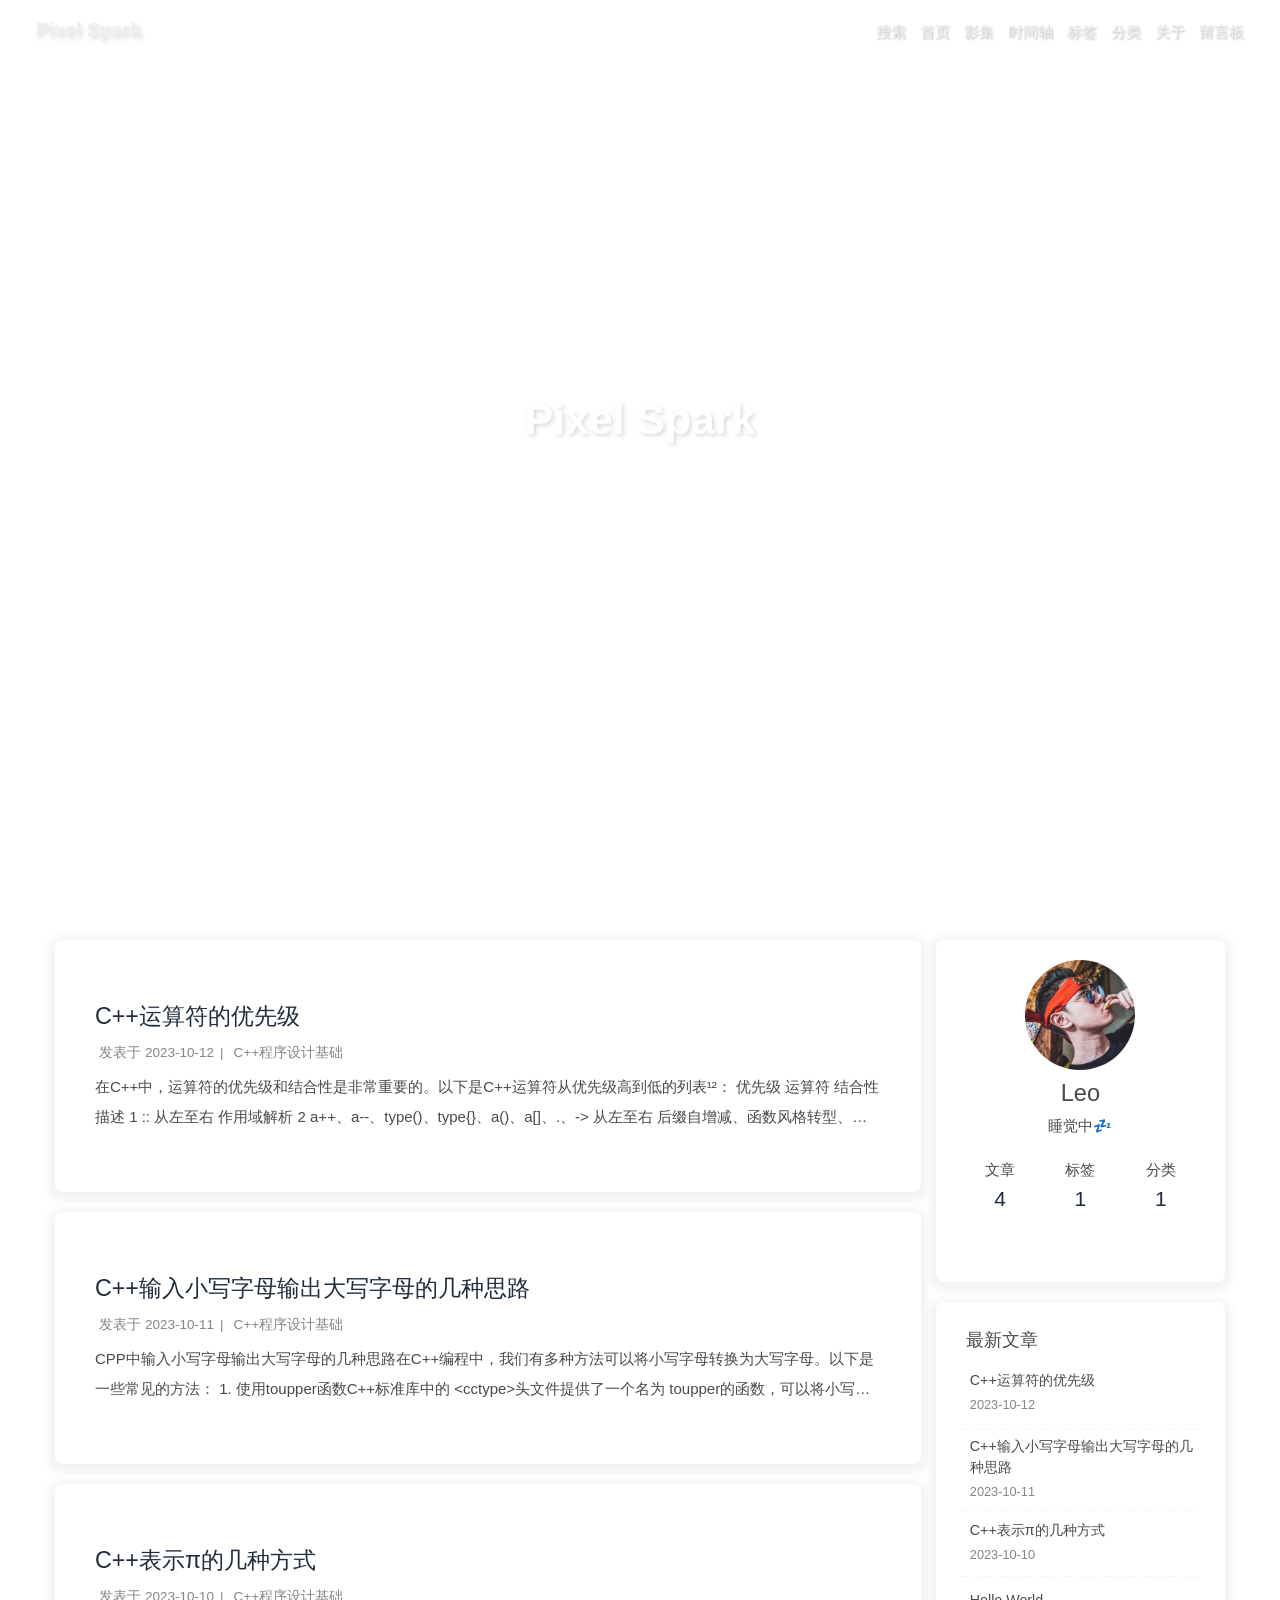
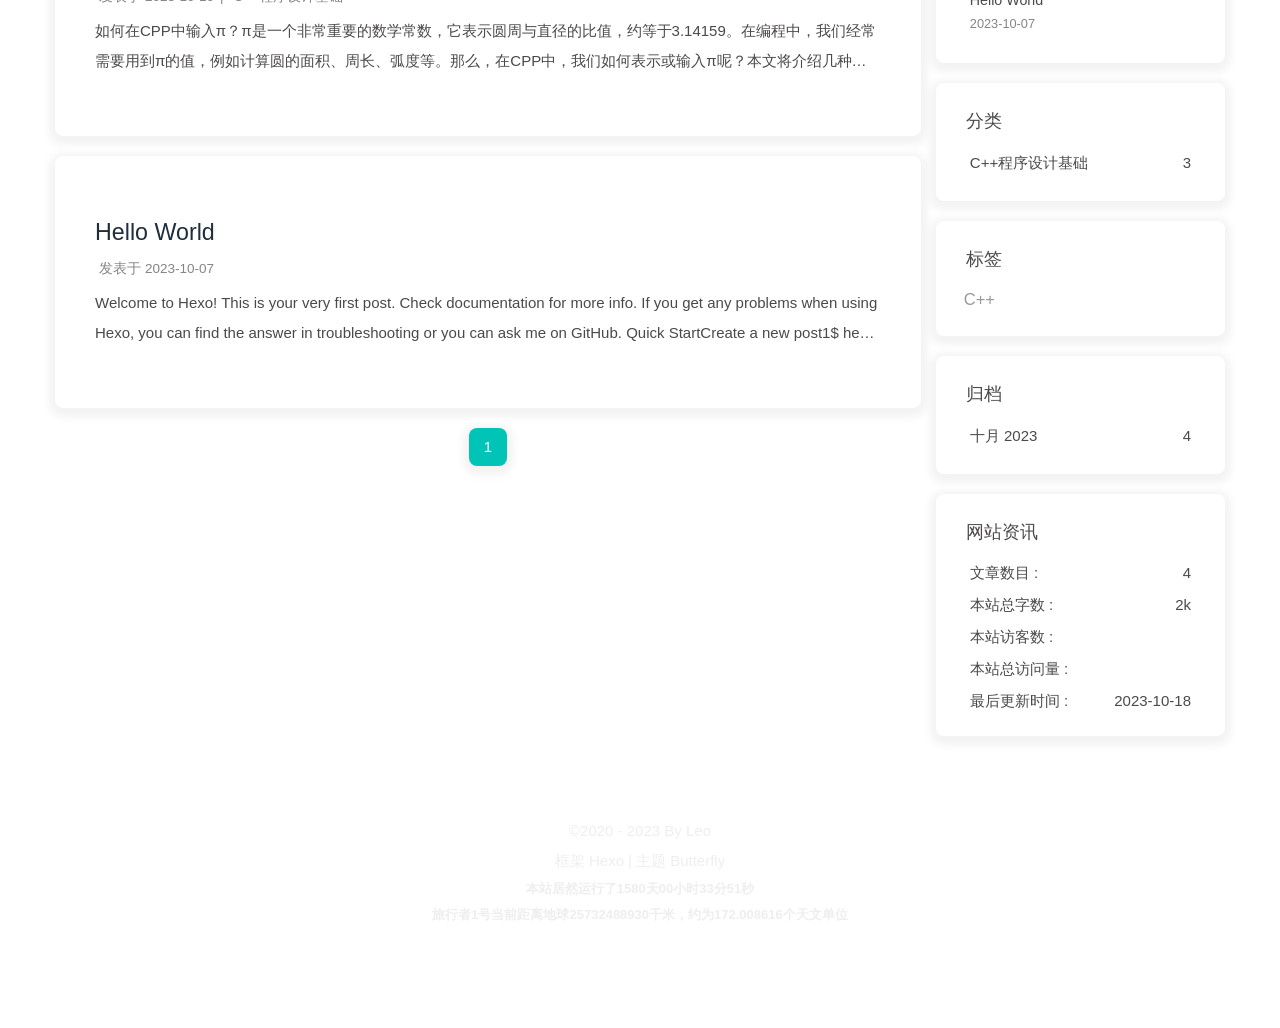
==== index.html @ 37fb098f "Site updated: 2023-10-18 23:50:40" ====
<!DOCTYPE html><html lang="zh-CN" data-theme="light"><head><meta charset="UTF-8"><meta http-equiv="X-UA-Compatible" content="IE=edge"><meta name="viewport" content="width=device-width, initial-scale=1.0,viewport-fit=cover"><title>Pixel Spark - Shoot Life,Code Future</title><meta name="author" content="Leo"><meta name="copyright" content="Leo"><meta name="format-detection" content="telephone=no"><meta name="theme-color" content="#ffffff"><meta name="description" content="睡觉中💤">
<meta property="og:type" content="website">
<meta property="og:title" content="Pixel Spark">
<meta property="og:url" content="https://www.pixelspark.cn/index.html">
<meta property="og:site_name" content="Pixel Spark">
<meta property="og:description" content="睡觉中💤">
<meta property="og:locale" content="zh_CN">
<meta property="og:image" content="https://www.pixelspark.cn/img/avatar.jpg">
<meta property="article:author" content="Leo">
<meta name="twitter:card" content="summary">
<meta name="twitter:image" content="https://www.pixelspark.cn/img/avatar.jpg"><link rel="shortcut icon" href="/img/favicon.png"><link rel="canonical" href="https://www.pixelspark.cn/index.html"><link rel="preconnect" href="//cdn.jsdelivr.net"/><link rel="preconnect" href="//busuanzi.ibruce.info"/><link rel="stylesheet" href="/css/index.css"><link rel="stylesheet" href="https://cdn.jsdelivr.net/npm/@fortawesome/fontawesome-free/css/all.min.css" media="print" onload="this.media='all'"><link rel="stylesheet" href="https://cdn.jsdelivr.net/npm/node-snackbar/dist/snackbar.min.css" media="print" onload="this.media='all'"><link rel="stylesheet" href="https://cdn.jsdelivr.net/npm/@fancyapps/ui/dist/fancybox/fancybox.min.css" media="print" onload="this.media='all'"><script>const GLOBAL_CONFIG = {
  root: '/',
  algolia: undefined,
  localSearch: {"path":"/search.xml","preload":false,"top_n_per_article":1,"unescape":false,"languages":{"hits_empty":"找不到您查询的内容：${query}","hits_stats":"共找到 ${hits} 篇文章"}},
  translate: {"defaultEncoding":1,"translateDelay":0,"msgToTraditionalChinese":"繁","msgToSimplifiedChinese":"简"},
  noticeOutdate: undefined,
  highlight: {"plugin":"highlighjs","highlightCopy":true,"highlightLang":true,"highlightHeightLimit":false},
  copy: {
    success: '复制成功',
    error: '复制错误',
    noSupport: '浏览器不支持'
  },
  relativeDate: {
    homepage: false,
    post: false
  },
  runtime: '',
  dateSuffix: {
    just: '刚刚',
    min: '分钟前',
    hour: '小时前',
    day: '天前',
    month: '个月前'
  },
  copyright: undefined,
  lightbox: 'fancybox',
  Snackbar: {"chs_to_cht":"你已切换为繁体","cht_to_chs":"你已切换为简体","day_to_night":"你已切换为深色模式","night_to_day":"你已切换为浅色模式","bgLight":"#49b1f5","bgDark":"#1f1f1f","position":"bottom-left"},
  source: {
    justifiedGallery: {
      js: 'https://cdn.jsdelivr.net/npm/flickr-justified-gallery/dist/fjGallery.min.js',
      css: 'https://cdn.jsdelivr.net/npm/flickr-justified-gallery/dist/fjGallery.min.css'
    }
  },
  isPhotoFigcaption: false,
  islazyload: false,
  isAnchor: false,
  percent: {
    toc: true,
    rightside: false,
  },
  autoDarkmode: false
}</script><script id="config-diff">var GLOBAL_CONFIG_SITE = {
  title: 'Pixel Spark',
  isPost: false,
  isHome: true,
  isHighlightShrink: false,
  isToc: false,
  postUpdate: '2023-10-18 23:50:34'
}</script><noscript><style type="text/css">
  #nav {
    opacity: 1
  }
  .justified-gallery img {
    opacity: 1
  }

  #recent-posts time,
  #post-meta time {
    display: inline !important
  }
</style></noscript><script>(win=>{
    win.saveToLocal = {
      set: function setWithExpiry(key, value, ttl) {
        if (ttl === 0) return
        const now = new Date()
        const expiryDay = ttl * 86400000
        const item = {
          value: value,
          expiry: now.getTime() + expiryDay,
        }
        localStorage.setItem(key, JSON.stringify(item))
      },

      get: function getWithExpiry(key) {
        const itemStr = localStorage.getItem(key)

        if (!itemStr) {
          return undefined
        }
        const item = JSON.parse(itemStr)
        const now = new Date()

        if (now.getTime() > item.expiry) {
          localStorage.removeItem(key)
          return undefined
        }
        return item.value
      }
    }
  
    win.getScript = url => new Promise((resolve, reject) => {
      const script = document.createElement('script')
      script.src = url
      script.async = true
      script.onerror = reject
      script.onload = script.onreadystatechange = function() {
        const loadState = this.readyState
        if (loadState && loadState !== 'loaded' && loadState !== 'complete') return
        script.onload = script.onreadystatechange = null
        resolve()
      }
      document.head.appendChild(script)
    })
  
    win.getCSS = (url,id = false) => new Promise((resolve, reject) => {
      const link = document.createElement('link')
      link.rel = 'stylesheet'
      link.href = url
      if (id) link.id = id
      link.onerror = reject
      link.onload = link.onreadystatechange = function() {
        const loadState = this.readyState
        if (loadState && loadState !== 'loaded' && loadState !== 'complete') return
        link.onload = link.onreadystatechange = null
        resolve()
      }
      document.head.appendChild(link)
    })
  
      win.activateDarkMode = function () {
        document.documentElement.setAttribute('data-theme', 'dark')
        if (document.querySelector('meta[name="theme-color"]') !== null) {
          document.querySelector('meta[name="theme-color"]').setAttribute('content', '#0d0d0d')
        }
      }
      win.activateLightMode = function () {
        document.documentElement.setAttribute('data-theme', 'light')
        if (document.querySelector('meta[name="theme-color"]') !== null) {
          document.querySelector('meta[name="theme-color"]').setAttribute('content', '#ffffff')
        }
      }
      const t = saveToLocal.get('theme')
    
          if (t === 'dark') activateDarkMode()
          else if (t === 'light') activateLightMode()
        
      const asideStatus = saveToLocal.get('aside-status')
      if (asideStatus !== undefined) {
        if (asideStatus === 'hide') {
          document.documentElement.classList.add('hide-aside')
        } else {
          document.documentElement.classList.remove('hide-aside')
        }
      }
    
    const detectApple = () => {
      if(/iPad|iPhone|iPod|Macintosh/.test(navigator.userAgent)){
        document.documentElement.classList.add('apple')
      }
    }
    detectApple()
    })(window)</script><link rel="stylesheet" href="/css/custom.css" media="defer" onload="this.media='all'"><!-- hexo injector head_end start --><link rel="stylesheet" href="https://npm.elemecdn.com/hexo-butterfly-footer-beautify@1.0.0/lib/runtime.css" media="print" onload="this.media='all'"><!-- hexo injector head_end end --><meta name="generator" content="Hexo 6.3.0"></head><body><div id="loading-box"><div class="loading-left-bg"></div><div class="loading-right-bg"></div><div class="spinner-box"><div class="configure-border-1"><div class="configure-core"></div></div><div class="configure-border-2"><div class="configure-core"></div></div><div class="loading-word">加载中...</div></div></div><script>(()=>{
  const $loadingBox = document.getElementById('loading-box')
  const $body = document.body
  const preloader = {
    endLoading: () => {
      $body.style.overflow = ''
      $loadingBox.classList.add('loaded')
    },
    initLoading: () => {
      $body.style.overflow = 'hidden'
      $loadingBox.classList.remove('loaded')
    }
  }

  preloader.initLoading()
  window.addEventListener('load',() => { preloader.endLoading() })

  if (true) {
    document.addEventListener('pjax:send', () => { preloader.initLoading() })
    document.addEventListener('pjax:complete', () => { preloader.endLoading() })
  }
})()</script><div id="web_bg"></div><div id="sidebar"><div id="menu-mask"></div><div id="sidebar-menus"><div class="avatar-img is-center"><img src="/img/avatar.jpg" onerror="onerror=null;src='/img/friend_404.gif'" alt="avatar"/></div><div class="sidebar-site-data site-data is-center"><a href="/archives/"><div class="headline">文章</div><div class="length-num">4</div></a><a href="/tags/"><div class="headline">标签</div><div class="length-num">1</div></a><a href="/categories/"><div class="headline">分类</div><div class="length-num">1</div></a></div><hr class="custom-hr"/><div class="menus_items"><div class="menus_item"><a class="site-page" href="/"><i class="fa-fw fas fa-home"></i><span> 首页</span></a></div><div class="menus_item"><a class="site-page" href="/album/"><i class="fa-fw fas fa-image"></i><span> 影集</span></a></div><div class="menus_item"><a class="site-page" href="/archives/"><i class="fa-fw fas fa-archive"></i><span> 时间轴</span></a></div><div class="menus_item"><a class="site-page" href="/tags/"><i class="fa-fw fas fa-tags"></i><span> 标签</span></a></div><div class="menus_item"><a class="site-page" href="/categories/"><i class="fa-fw fas fa-folder-open"></i><span> 分类</span></a></div><div class="menus_item"><a class="site-page" href="/about/"><i class="fa-fw fas fa-heart"></i><span> 关于</span></a></div><div class="menus_item"><a class="site-page" href="/comments/"><i class="fa-fw fas fa-envelope-open-text"></i><span> 留言板</span></a></div></div></div></div><div class="page" id="body-wrap"><header class="full_page" id="page-header"><nav id="nav"><span id="blog-info"><a href="/" title="Pixel Spark"><span class="site-name">Pixel Spark</span></a></span><div id="menus"><div id="search-button"><a class="site-page social-icon search" href="javascript:void(0);"><i class="fas fa-search fa-fw"></i><span> 搜索</span></a></div><div class="menus_items"><div class="menus_item"><a class="site-page" href="/"><i class="fa-fw fas fa-home"></i><span> 首页</span></a></div><div class="menus_item"><a class="site-page" href="/album/"><i class="fa-fw fas fa-image"></i><span> 影集</span></a></div><div class="menus_item"><a class="site-page" href="/archives/"><i class="fa-fw fas fa-archive"></i><span> 时间轴</span></a></div><div class="menus_item"><a class="site-page" href="/tags/"><i class="fa-fw fas fa-tags"></i><span> 标签</span></a></div><div class="menus_item"><a class="site-page" href="/categories/"><i class="fa-fw fas fa-folder-open"></i><span> 分类</span></a></div><div class="menus_item"><a class="site-page" href="/about/"><i class="fa-fw fas fa-heart"></i><span> 关于</span></a></div><div class="menus_item"><a class="site-page" href="/comments/"><i class="fa-fw fas fa-envelope-open-text"></i><span> 留言板</span></a></div></div><div id="toggle-menu"><a class="site-page" href="javascript:void(0);"><i class="fas fa-bars fa-fw"></i></a></div></div></nav><div id="site-info"><h1 id="site-title">Pixel Spark</h1><div id="site-subtitle"><span id="subtitle"></span></div><div id="site_social_icons"><a class="social-icon" href="https://github.com/Yinye1986" target="_blank" title="Github"><i class="fab fa-github-alt" style="color: #24292e;"></i></a><a class="social-icon" href="mailto:hcz@outlook.lv" target="_blank" title="Email"><i class="far fa-envelope" style="color: #24292e;"></i></a><a class="social-icon" href="https://bilibili.com" target="_blank" title="Bilibili"><i class="fab fa-bilibili" style="color: #24292e;"></i></a></div></div><div id="scroll-down"><i class="fas fa-angle-down scroll-down-effects"></i></div></header><main class="layout" id="content-inner"><div class="recent-posts" id="recent-posts"><div class="recent-post-item"><div class="recent-post-info no-cover"><a class="article-title" href="/2023/10/12/C++%E8%BF%90%E7%AE%97%E7%AC%A6%E7%9A%84%E4%BC%98%E5%85%88%E7%BA%A7/" title="C++运算符的优先级">C++运算符的优先级</a><div class="article-meta-wrap"><span class="post-meta-date"><i class="far fa-calendar-alt"></i><span class="article-meta-label">发表于</span><time datetime="2023-10-11T16:28:28.000Z" title="发表于 2023-10-12 00:28:28">2023-10-12</time></span><span class="article-meta"><span class="article-meta-separator">|</span><i class="fas fa-inbox"></i><a class="article-meta__categories" href="/categories/C-%E7%A8%8B%E5%BA%8F%E8%AE%BE%E8%AE%A1%E5%9F%BA%E7%A1%80/">C++程序设计基础</a></span></div><div class="content">在C++中，运算符的优先级和结合性是非常重要的。以下是C++运算符从优先级高到低的列表¹²：



优先级
运算符
结合性
描述



1
::
从左至右
作用域解析


2
a++、a--、type()、type&#123;&#125;、a()、a[]、.、-&gt;
从左至右
后缀自增减、函数风格转型、函数调用、下标、成员访问


3
!、~、++a、--a、+a、-a、(type)、sizeof、&amp;a、 *a、 new、 new[]、 delete、 delete[]
从右至左
逻辑非、按位非、前缀自增减、正负号、C风格转型、取大小（sizeof）、取址（&amp;）、指针访问（*）、动态内存分配


4
.*、 -&gt;*
从左至右
指向成员指针


5
a*b、 a/b、 a%b
从左至右
乘法、除法和取模


6
a+b、 a-b
从左至右
加法和减法


7
&lt;&lt;、 &gt;&gt;
从左至右
按位左移和右移


8
&lt;, &lt;=, &gt;, &gt;=
从左至右
大小比较运算符


9
==, !=
从左至右
等于和不等于运算符


1 ...</div></div></div><div class="recent-post-item"><div class="recent-post-info no-cover"><a class="article-title" href="/2023/10/11/C++%E8%BE%93%E5%85%A5%E5%B0%8F%E5%86%99%E5%AD%97%E6%AF%8D%E8%BE%93%E5%87%BA%E5%A4%A7%E5%86%99%E5%AD%97%E6%AF%8D%E7%9A%84%E5%87%A0%E7%A7%8D%E6%80%9D%E8%B7%AF/" title="C++输入小写字母输出大写字母的几种思路">C++输入小写字母输出大写字母的几种思路</a><div class="article-meta-wrap"><span class="post-meta-date"><i class="far fa-calendar-alt"></i><span class="article-meta-label">发表于</span><time datetime="2023-10-11T08:58:30.000Z" title="发表于 2023-10-11 16:58:30">2023-10-11</time></span><span class="article-meta"><span class="article-meta-separator">|</span><i class="fas fa-inbox"></i><a class="article-meta__categories" href="/categories/C-%E7%A8%8B%E5%BA%8F%E8%AE%BE%E8%AE%A1%E5%9F%BA%E7%A1%80/">C++程序设计基础</a></span></div><div class="content">CPP中输入小写字母输出大写字母的几种思路在C++编程中，我们有多种方法可以将小写字母转换为大写字母。以下是一些常见的方法：
1. 使用toupper函数C++标准库中的 &lt;cctype&gt;头文件提供了一个名为 toupper的函数，可以将小写字母转换为大写字母。
123456789#include &lt;iostream&gt;#include &lt;cctype&gt;int main() &#123;    char lower = &#x27;a&#x27;;    char upper = toupper(lower);    std::cout &lt;&lt; upper &lt;&lt; std::endl;    return 0;&#125;

2. 利用ASCII值每个字符在计算机中都有一个对应的ASCII值。小写字母和大写字母之间的ASCII值差为32。因此，我们可以通过减去32将小写字母转换为大写字母。
12345678#include &lt;iostream&gt;int main() &#123;    char lower = &#x27 ...</div></div></div><div class="recent-post-item"><div class="recent-post-info no-cover"><a class="article-title" href="/2023/10/10/C++%E8%A1%A8%E7%A4%BA%CF%80%E7%9A%84%E5%87%A0%E7%A7%8D%E6%96%B9%E5%BC%8F/" title="C++表示π的几种方式">C++表示π的几种方式</a><div class="article-meta-wrap"><span class="post-meta-date"><i class="far fa-calendar-alt"></i><span class="article-meta-label">发表于</span><time datetime="2023-10-10T13:28:28.000Z" title="发表于 2023-10-10 21:28:28">2023-10-10</time></span><span class="article-meta"><span class="article-meta-separator">|</span><i class="fas fa-inbox"></i><a class="article-meta__categories" href="/categories/C-%E7%A8%8B%E5%BA%8F%E8%AE%BE%E8%AE%A1%E5%9F%BA%E7%A1%80/">C++程序设计基础</a></span></div><div class="content">如何在CPP中输入π？π是一个非常重要的数学常数，它表示圆周与直径的比值，约等于3.14159。在编程中，我们经常需要用到π的值，例如计算圆的面积、周长、弧度等。那么，在CPP中，我们如何表示或输入π呢？本文将介绍几种常用的方法。
方法一：使用&lt;math.h&gt;头文件中的宏定义M_PI&lt;math.h&gt;是一个标准的C&#x2F;C++头文件，它提供了许多数学函数和常量。其中，有一个宏定义M_PI，它表示π的值，约为3.14159。我们可以直接使用这个宏定义来表示π，例如：
12345678910111213#include &lt;math.h&gt;#include &lt;iostream&gt;using namespace std;int main()&#123;    double r = 5.0; // 半径    double area = M_PI * r * r; // 面积    double circumference = 2 * M_PI * r; // 周长    cout &lt;&lt; &quot;The area of the ci ...</div></div></div><div class="recent-post-item"><div class="recent-post-info no-cover"><a class="article-title" href="/2023/10/07/hello-world/" title="Hello World">Hello World</a><div class="article-meta-wrap"><span class="post-meta-date"><i class="far fa-calendar-alt"></i><span class="article-meta-label">发表于</span><time datetime="2023-10-07T15:21:03.295Z" title="发表于 2023-10-07 23:21:03">2023-10-07</time></span></div><div class="content">Welcome to Hexo! This is your very first post. Check documentation for more info. If you get any problems when using Hexo, you can find the answer in troubleshooting or you can ask me on GitHub.
Quick StartCreate a new post1$ hexo new &quot;My New Post&quot;

More info: Writing
Run server1$ hexo server

More info: Server
Generate static files1$ hexo generate

More info: Generating
Deploy to remote sites1$ hexo deploy

More info: Deployment
</div></div></div><nav id="pagination"><div class="pagination"><span class="page-number current">1</span></div></nav></div><div class="aside-content" id="aside-content"><div class="card-widget card-info"><div class="is-center"><div class="avatar-img"><img src="/img/avatar.jpg" onerror="this.onerror=null;this.src='/img/friend_404.gif'" alt="avatar"/></div><div class="author-info__name">Leo</div><div class="author-info__description">睡觉中💤</div></div><div class="card-info-data site-data is-center"><a href="/archives/"><div class="headline">文章</div><div class="length-num">4</div></a><a href="/tags/"><div class="headline">标签</div><div class="length-num">1</div></a><a href="/categories/"><div class="headline">分类</div><div class="length-num">1</div></a></div><div class="card-info-social-icons is-center"><a class="social-icon" href="https://github.com/Yinye1986" target="_blank" title="Github"><i class="fab fa-github-alt" style="color: #24292e;"></i></a><a class="social-icon" href="mailto:hcz@outlook.lv" target="_blank" title="Email"><i class="far fa-envelope" style="color: #24292e;"></i></a><a class="social-icon" href="https://bilibili.com" target="_blank" title="Bilibili"><i class="fab fa-bilibili" style="color: #24292e;"></i></a></div></div><div class="sticky_layout"><div class="card-widget card-recent-post"><div class="item-headline"><i class="fas fa-history"></i><span>最新文章</span></div><div class="aside-list"><div class="aside-list-item no-cover"><div class="content"><a class="title" href="/2023/10/12/C++%E8%BF%90%E7%AE%97%E7%AC%A6%E7%9A%84%E4%BC%98%E5%85%88%E7%BA%A7/" title="C++运算符的优先级">C++运算符的优先级</a><time datetime="2023-10-11T16:28:28.000Z" title="发表于 2023-10-12 00:28:28">2023-10-12</time></div></div><div class="aside-list-item no-cover"><div class="content"><a class="title" href="/2023/10/11/C++%E8%BE%93%E5%85%A5%E5%B0%8F%E5%86%99%E5%AD%97%E6%AF%8D%E8%BE%93%E5%87%BA%E5%A4%A7%E5%86%99%E5%AD%97%E6%AF%8D%E7%9A%84%E5%87%A0%E7%A7%8D%E6%80%9D%E8%B7%AF/" title="C++输入小写字母输出大写字母的几种思路">C++输入小写字母输出大写字母的几种思路</a><time datetime="2023-10-11T08:58:30.000Z" title="发表于 2023-10-11 16:58:30">2023-10-11</time></div></div><div class="aside-list-item no-cover"><div class="content"><a class="title" href="/2023/10/10/C++%E8%A1%A8%E7%A4%BA%CF%80%E7%9A%84%E5%87%A0%E7%A7%8D%E6%96%B9%E5%BC%8F/" title="C++表示π的几种方式">C++表示π的几种方式</a><time datetime="2023-10-10T13:28:28.000Z" title="发表于 2023-10-10 21:28:28">2023-10-10</time></div></div><div class="aside-list-item no-cover"><div class="content"><a class="title" href="/2023/10/07/hello-world/" title="Hello World">Hello World</a><time datetime="2023-10-07T15:21:03.295Z" title="发表于 2023-10-07 23:21:03">2023-10-07</time></div></div></div></div><div class="card-widget card-categories"><div class="item-headline">
            <i class="fas fa-folder-open"></i>
            <span>分类</span>
            
            </div>
            <ul class="card-category-list" id="aside-cat-list">
            <li class="card-category-list-item "><a class="card-category-list-link" href="/categories/C-%E7%A8%8B%E5%BA%8F%E8%AE%BE%E8%AE%A1%E5%9F%BA%E7%A1%80/"><span class="card-category-list-name">C++程序设计基础</span><span class="card-category-list-count">3</span></a></li>
            </ul></div><div class="card-widget card-tags"><div class="item-headline"><i class="fas fa-tags"></i><span>标签</span></div><div class="card-tag-cloud"><a href="/tags/C/" style="font-size: 1.1em; color: #999">C++</a></div></div><div class="card-widget card-archives"><div class="item-headline"><i class="fas fa-archive"></i><span>归档</span></div><ul class="card-archive-list"><li class="card-archive-list-item"><a class="card-archive-list-link" href="/archives/2023/10/"><span class="card-archive-list-date">十月 2023</span><span class="card-archive-list-count">4</span></a></li></ul></div><div class="card-widget card-webinfo"><div class="item-headline"><i class="fas fa-chart-line"></i><span>网站资讯</span></div><div class="webinfo"><div class="webinfo-item"><div class="item-name">文章数目 :</div><div class="item-count">4</div></div><div class="webinfo-item"><div class="item-name">本站总字数 :</div><div class="item-count">2k</div></div><div class="webinfo-item"><div class="item-name">本站访客数 :</div><div class="item-count" id="busuanzi_value_site_uv"><i class="fa-solid fa-spinner fa-spin"></i></div></div><div class="webinfo-item"><div class="item-name">本站总访问量 :</div><div class="item-count" id="busuanzi_value_site_pv"><i class="fa-solid fa-spinner fa-spin"></i></div></div><div class="webinfo-item"><div class="item-name">最后更新时间 :</div><div class="item-count" id="last-push-date" data-lastPushDate="2023-10-18T15:50:34.846Z"><i class="fa-solid fa-spinner fa-spin"></i></div></div></div></div></div></div></main><footer id="footer"><div id="footer-wrap"><div class="copyright">&copy;2020 - 2023 By Leo</div><div class="framework-info"><span>框架 </span><a target="_blank" rel="noopener" href="https://hexo.io">Hexo</a><span class="footer-separator">|</span><span>主题 </span><a target="_blank" rel="noopener" href="https://github.com/jerryc127/hexo-theme-butterfly">Butterfly</a></div></div></footer></div><div id="rightside"><div id="rightside-config-hide"><button id="translateLink" type="button" title="简繁转换">繁</button><button id="darkmode" type="button" title="浅色和深色模式转换"><i class="fas fa-adjust"></i></button><button id="hide-aside-btn" type="button" title="单栏和双栏切换"><i class="fas fa-arrows-alt-h"></i></button></div><div id="rightside-config-show"><button id="rightside_config" type="button" title="设置"><i class="fas fa-cog fa-spin"></i></button><button id="go-up" type="button" title="回到顶部"><span class="scroll-percent"></span><i class="fas fa-arrow-up"></i></button></div></div><div><script src="/js/utils.js"></script><script src="/js/main.js"></script><script src="/js/tw_cn.js"></script><script src="https://cdn.jsdelivr.net/npm/@fancyapps/ui/dist/fancybox/fancybox.umd.min.js"></script><script src="https://cdn.jsdelivr.net/npm/node-snackbar/dist/snackbar.min.js"></script><div class="js-pjax"><script>window.typedJSFn = {
  init: (str) => {
    window.typed = new Typed('#subtitle', Object.assign({
      strings: str,
      startDelay: 300,
      typeSpeed: 150,
      loop: true,
      backSpeed: 50,
    }, null))
  },
  run: (subtitleType) => {
    if (true) {
      if (typeof Typed === 'function') {
        subtitleType()
      } else {
        getScript('https://lf9-cdn-tos.bytecdntp.com/cdn/expire-1-M/typed.js/2.0.12/typed.min.js').then(subtitleType)
      }
    } else {
      subtitleType()
    }
  }
}
</script><script>function subtitleType () {
  if (true) {
    typedJSFn.init(["业精于勤，荒于嬉；行成于思，毁于随。"])
  } else {
    document.getElementById("subtitle").textContent = "业精于勤，荒于嬉；行成于思，毁于随。"
  }
}
typedJSFn.run(subtitleType)</script></div><script id="click-show-text" src="https://cdn.jsdelivr.net/npm/butterfly-extsrc/dist/click-show-text.min.js" data-mobile="false" data-text="I,LOVE,YOU" data-fontsize="15px" data-random="false" async="async"></script><script src="https://lib.baomitu.com/pjax/0.2.8/pjax.min.js"></script><script>let pjaxSelectors = ["head > title","#config-diff","#body-wrap","#rightside-config-hide","#rightside-config-show",".js-pjax"]

var pjax = new Pjax({
  elements: 'a:not([target="_blank"])',
  selectors: pjaxSelectors,
  cacheBust: false,
  analytics: false,
  scrollRestoration: false
})

document.addEventListener('pjax:send', function () {

  // removeEventListener scroll 
  window.tocScrollFn && window.removeEventListener('scroll', window.tocScrollFn)
  window.scrollCollect && window.removeEventListener('scroll', scrollCollect)

  document.getElementById('rightside').style.cssText = "opacity: ''; transform: ''"
  
  if (window.aplayers) {
    for (let i = 0; i < window.aplayers.length; i++) {
      if (!window.aplayers[i].options.fixed) {
        window.aplayers[i].destroy()
      }
    }
  }

  typeof typed === 'object' && typed.destroy()

  //reset readmode
  const $bodyClassList = document.body.classList
  $bodyClassList.contains('read-mode') && $bodyClassList.remove('read-mode')

  typeof disqusjs === 'object' && disqusjs.destroy()
})

document.addEventListener('pjax:complete', function () {
  window.refreshFn()

  document.querySelectorAll('script[data-pjax]').forEach(item => {
    const newScript = document.createElement('script')
    const content = item.text || item.textContent || item.innerHTML || ""
    Array.from(item.attributes).forEach(attr => newScript.setAttribute(attr.name, attr.value))
    newScript.appendChild(document.createTextNode(content))
    item.parentNode.replaceChild(newScript, item)
  })

  GLOBAL_CONFIG.islazyload && window.lazyLoadInstance.update()

  typeof panguInit === 'function' && panguInit()

  // google analytics
  typeof gtag === 'function' && gtag('config', '', {'page_path': window.location.pathname});

  // baidu analytics
  typeof _hmt === 'object' && _hmt.push(['_trackPageview',window.location.pathname]);

  typeof loadMeting === 'function' && document.getElementsByClassName('aplayer').length && loadMeting()

  // prismjs
  typeof Prism === 'object' && Prism.highlightAll()
})

document.addEventListener('pjax:error', (e) => {
  if (e.request.status === 404) {
    pjax.loadUrl('/404.html')
  }
})</script><script async data-pjax src="//busuanzi.ibruce.info/busuanzi/2.3/busuanzi.pure.mini.js"></script><div id="local-search"><div class="search-dialog"><nav class="search-nav"><span class="search-dialog-title">搜索</span><span id="loading-status"></span><button class="search-close-button"><i class="fas fa-times"></i></button></nav><div class="is-center" id="loading-database"><i class="fas fa-spinner fa-pulse"></i><span>  数据库加载中</span></div><div class="search-wrap"><div id="local-search-input"><div class="local-search-box"><input class="local-search-box--input" placeholder="搜索文章" type="text"/></div></div><hr/><div class="no-result" id="local-search-results"></div><div id="local-search-stats-wrap"></div></div></div><div id="search-mask"></div><script src="/js/search/local-search.js"></script></div></div><!-- hexo injector body_end start --><script data-pjax>
  function butterfly_footer_beautify_injector_config(){
    var parent_div_git = document.getElementById('footer-wrap');
    var item_html = '<div id="workboard"></div><p id="ghbdages"><a class="github-badge" target="_blank" href="https://hexo.io/" style="margin-inline:5px" data-title="博客框架为Hexo_v6.2.0" title=""><img src="https://img.shields.io/badge/Frame-Hexo-blue?style=flat&amp;logo=hexo" alt=""/></a><a class="github-badge" target="_blank" href="https://butterfly.js.org/" style="margin-inline:5px" data-title="主题版本Butterfly_v4.3.1" title=""><img src="https://img.shields.io/badge/Theme-Butterfly-6513df?style=flat&amp;logo=bitdefender" alt=""/></a><a class="github-badge" target="_blank" href="https://vercel.com/" style="margin-inline:5px" data-title="本站采用多线部署，主线路托管于Vercel" title=""><img src="https://img.shields.io/badge/Hosted-Vercel-brightgreen?style=flat&amp;logo=Vercel" alt=""/></a><a class="github-badge" target="_blank" href="https://dashboard.4everland.org/" style="margin-inline:5px" data-title="本站采用多线部署，备用线路托管于4EVERLAND" title=""><img src="https://img.shields.io/badge/Hosted-4EVERLAND-22DDDD?style=flat&amp;logo=IPFS" alt=""/></a><a class="github-badge" target="_blank" href="https://github.com/" style="margin-inline:5px" data-title="本站项目由Github托管" title=""><img src="https://img.shields.io/badge/Source-Github-d021d6?style=flat&amp;logo=GitHub" alt=""/></a><a class="github-badge" target="_blank" href="http://creativecommons.org/licenses/by-nc-sa/4.0/" style="margin-inline:5px" data-title="本站采用知识共享署名-非商业性使用-相同方式共享4.0国际许可协议进行许可" title=""><img src="https://img.shields.io/badge/Copyright-BY--NC--SA%204.0-d42328?style=flat&amp;logo=Claris" alt=""/></a></p>';
    console.log('已挂载butterfly_footer_beautify')
    parent_div_git.insertAdjacentHTML("beforeend",item_html)
    }
  var elist = 'null'.split(',');
  var cpage = location.pathname;
  var epage = 'all';
  var flag = 0;

  for (var i=0;i<elist.length;i++){
    if (cpage.includes(elist[i])){
      flag++;
    }
  }

  if ((epage ==='all')&&(flag == 0)){
    butterfly_footer_beautify_injector_config();
  }
  else if (epage === cpage){
    butterfly_footer_beautify_injector_config();
  }
  </script><script async src="/footer/runtime.js"></script><!-- hexo injector body_end end --></body></html>
---- css/custom.css ----
/* 页脚与头图透明 */
#footer {
    background: transparent !important;
  }
  #page-header {
    background: transparent !important;
  }
  
  /* 白天模式遮罩透明 */
  #footer::before {
    background: transparent !important;
  }
  #page-header::before {
    background: transparent !important;
  }
  
  /* 夜间模式遮罩透明 */
  [data-theme="dark"] #footer::before {
    background: transparent !important;
  }
  [data-theme="dark"] #page-header::before {
    background: transparent !important;
  }
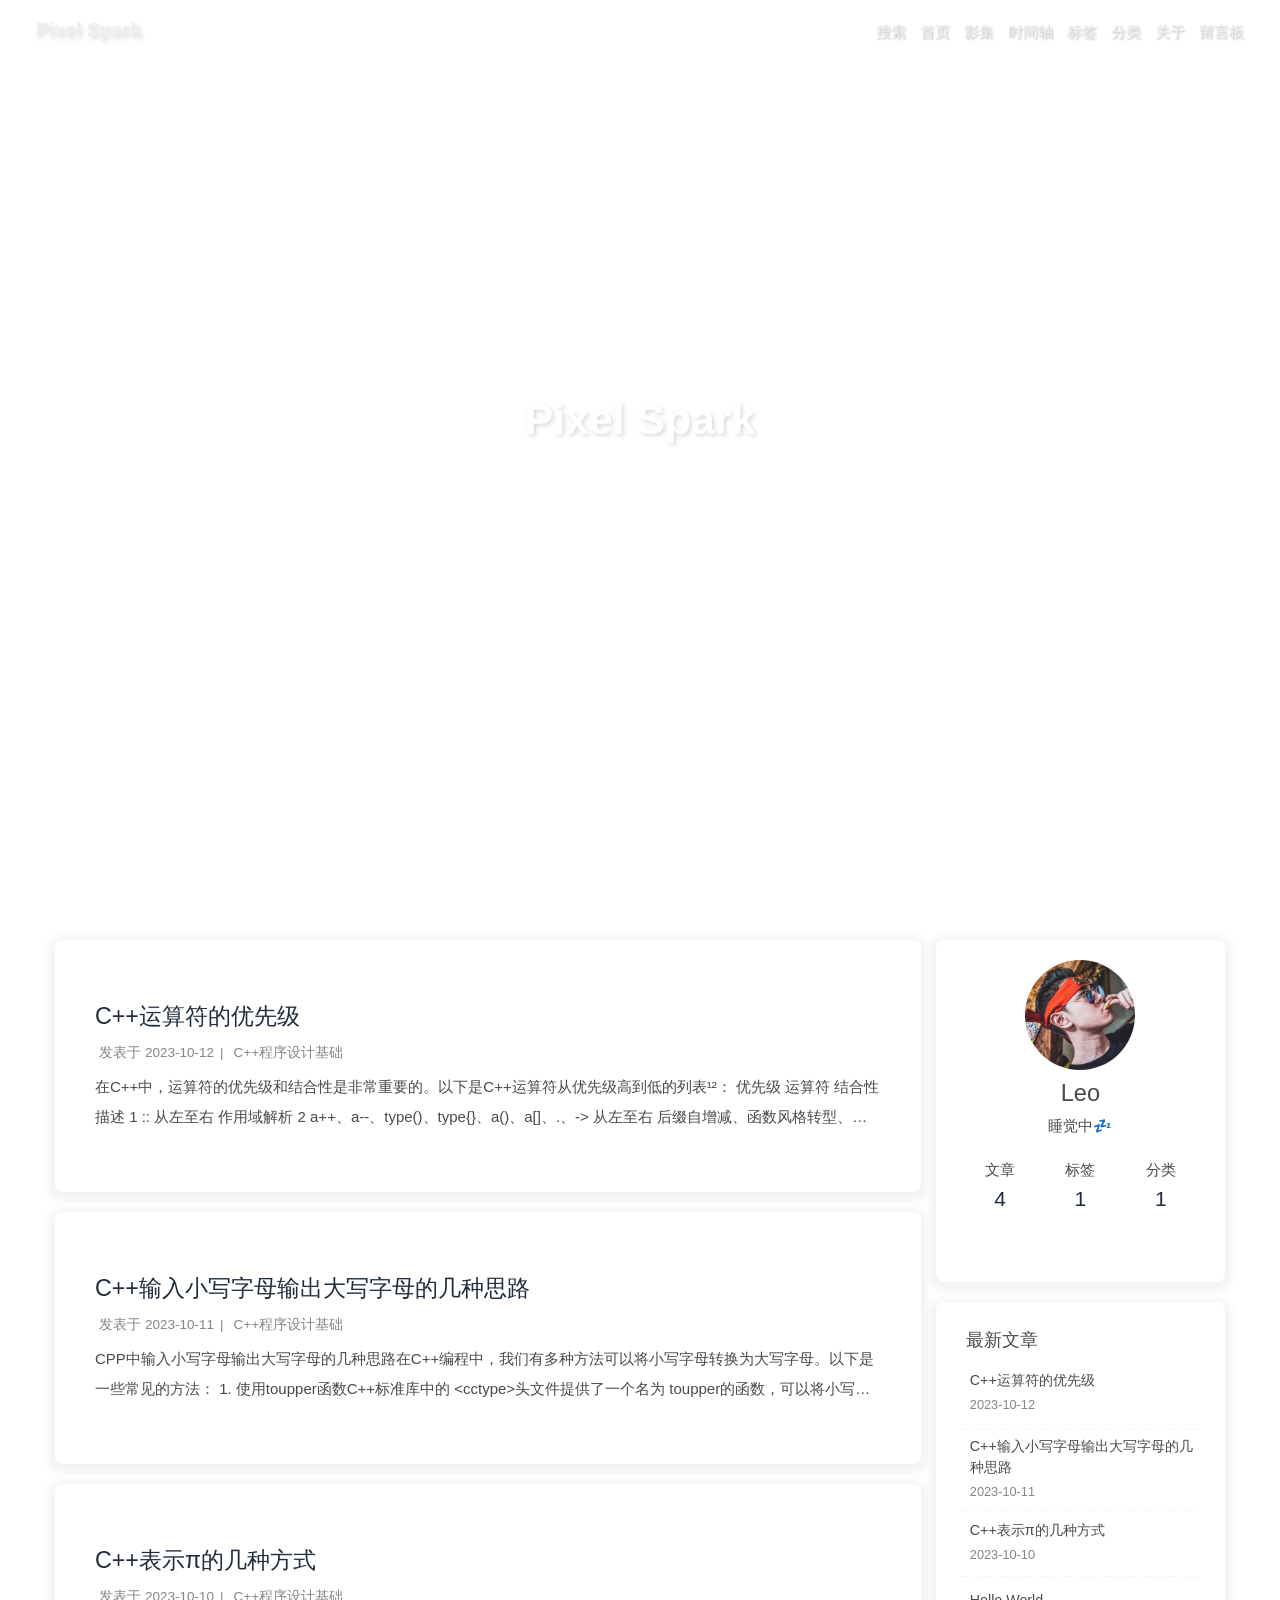
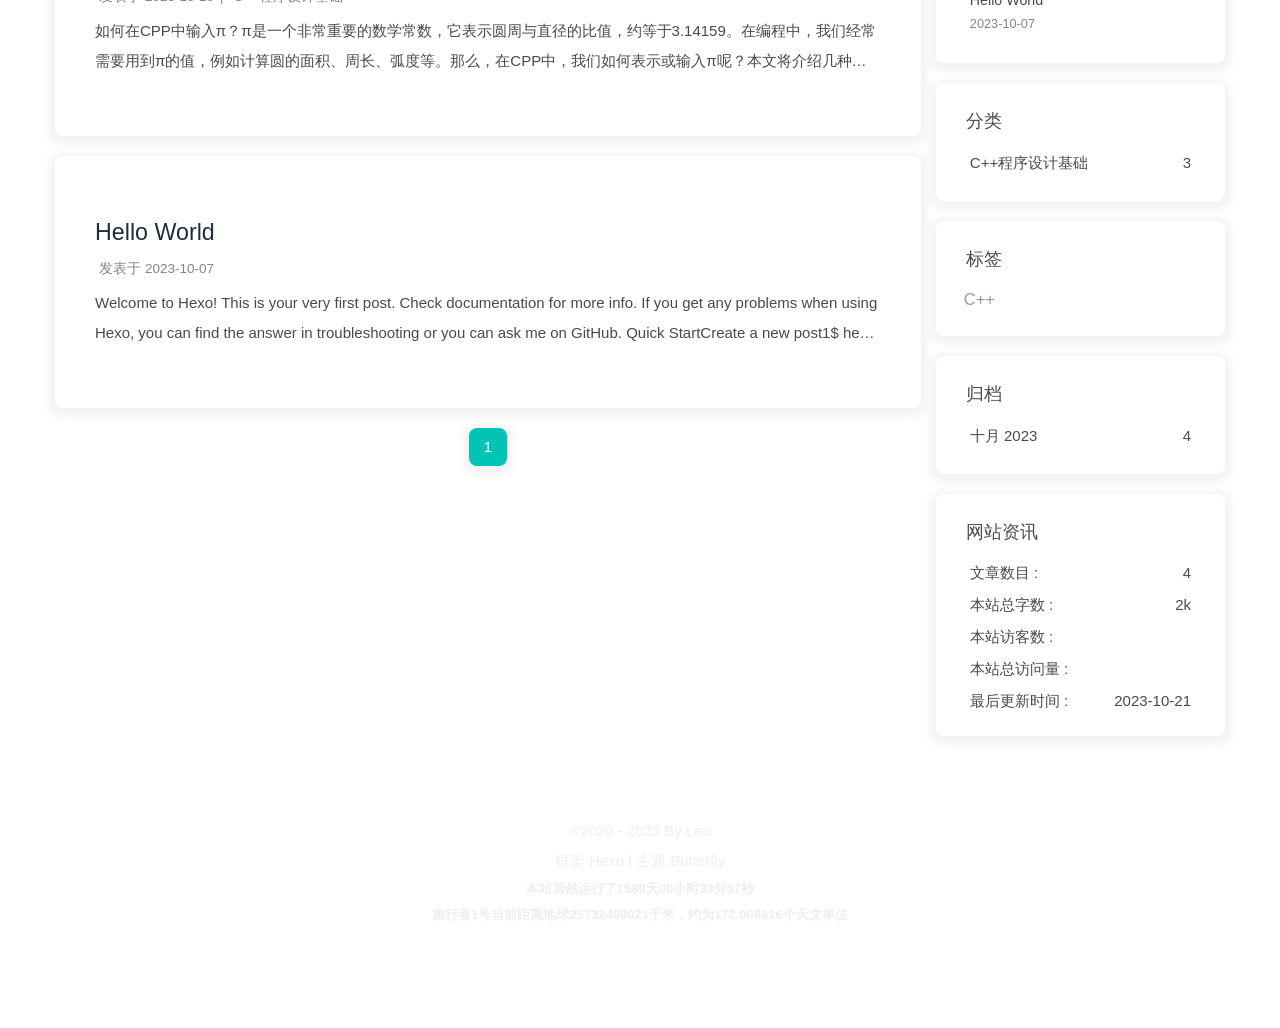
==== commit 4e0ac6b3: "Site updated: 2023-10-21 13:48:26" ====
--- a/index.html
+++ b/index.html
@@ -55,7 +55,7 @@
   isHome: true,
   isHighlightShrink: false,
   isToc: false,
-  postUpdate: '2023-10-18 23:50:34'
+  postUpdate: '2023-10-21 13:48:22'
 }</script><noscript><style type="text/css">
   #nav {
     opacity: 1
@@ -159,28 +159,14 @@
       }
     }
     detectApple()
-    })(window)</script><link rel="stylesheet" href="/css/custom.css" media="defer" onload="this.media='all'"><!-- hexo injector head_end start --><link rel="stylesheet" href="https://npm.elemecdn.com/hexo-butterfly-footer-beautify@1.0.0/lib/runtime.css" media="print" onload="this.media='all'"><!-- hexo injector head_end end --><meta name="generator" content="Hexo 6.3.0"></head><body><div id="loading-box"><div class="loading-left-bg"></div><div class="loading-right-bg"></div><div class="spinner-box"><div class="configure-border-1"><div class="configure-core"></div></div><div class="configure-border-2"><div class="configure-core"></div></div><div class="loading-word">加载中...</div></div></div><script>(()=>{
-  const $loadingBox = document.getElementById('loading-box')
-  const $body = document.body
-  const preloader = {
-    endLoading: () => {
-      $body.style.overflow = ''
-      $loadingBox.classList.add('loaded')
-    },
-    initLoading: () => {
-      $body.style.overflow = 'hidden'
-      $loadingBox.classList.remove('loaded')
-    }
-  }
-
-  preloader.initLoading()
-  window.addEventListener('load',() => { preloader.endLoading() })
-
-  if (true) {
-    document.addEventListener('pjax:send', () => { preloader.initLoading() })
-    document.addEventListener('pjax:complete', () => { preloader.endLoading() })
-  }
-})()</script><div id="web_bg"></div><div id="sidebar"><div id="menu-mask"></div><div id="sidebar-menus"><div class="avatar-img is-center"><img src="/img/avatar.jpg" onerror="onerror=null;src='/img/friend_404.gif'" alt="avatar"/></div><div class="sidebar-site-data site-data is-center"><a href="/archives/"><div class="headline">文章</div><div class="length-num">4</div></a><a href="/tags/"><div class="headline">标签</div><div class="length-num">1</div></a><a href="/categories/"><div class="headline">分类</div><div class="length-num">1</div></a></div><hr class="custom-hr"/><div class="menus_items"><div class="menus_item"><a class="site-page" href="/"><i class="fa-fw fas fa-home"></i><span> 首页</span></a></div><div class="menus_item"><a class="site-page" href="/album/"><i class="fa-fw fas fa-image"></i><span> 影集</span></a></div><div class="menus_item"><a class="site-page" href="/archives/"><i class="fa-fw fas fa-archive"></i><span> 时间轴</span></a></div><div class="menus_item"><a class="site-page" href="/tags/"><i class="fa-fw fas fa-tags"></i><span> 标签</span></a></div><div class="menus_item"><a class="site-page" href="/categories/"><i class="fa-fw fas fa-folder-open"></i><span> 分类</span></a></div><div class="menus_item"><a class="site-page" href="/about/"><i class="fa-fw fas fa-heart"></i><span> 关于</span></a></div><div class="menus_item"><a class="site-page" href="/comments/"><i class="fa-fw fas fa-envelope-open-text"></i><span> 留言板</span></a></div></div></div></div><div class="page" id="body-wrap"><header class="full_page" id="page-header"><nav id="nav"><span id="blog-info"><a href="/" title="Pixel Spark"><span class="site-name">Pixel Spark</span></a></span><div id="menus"><div id="search-button"><a class="site-page social-icon search" href="javascript:void(0);"><i class="fas fa-search fa-fw"></i><span> 搜索</span></a></div><div class="menus_items"><div class="menus_item"><a class="site-page" href="/"><i class="fa-fw fas fa-home"></i><span> 首页</span></a></div><div class="menus_item"><a class="site-page" href="/album/"><i class="fa-fw fas fa-image"></i><span> 影集</span></a></div><div class="menus_item"><a class="site-page" href="/archives/"><i class="fa-fw fas fa-archive"></i><span> 时间轴</span></a></div><div class="menus_item"><a class="site-page" href="/tags/"><i class="fa-fw fas fa-tags"></i><span> 标签</span></a></div><div class="menus_item"><a class="site-page" href="/categories/"><i class="fa-fw fas fa-folder-open"></i><span> 分类</span></a></div><div class="menus_item"><a class="site-page" href="/about/"><i class="fa-fw fas fa-heart"></i><span> 关于</span></a></div><div class="menus_item"><a class="site-page" href="/comments/"><i class="fa-fw fas fa-envelope-open-text"></i><span> 留言板</span></a></div></div><div id="toggle-menu"><a class="site-page" href="javascript:void(0);"><i class="fas fa-bars fa-fw"></i></a></div></div></nav><div id="site-info"><h1 id="site-title">Pixel Spark</h1><div id="site-subtitle"><span id="subtitle"></span></div><div id="site_social_icons"><a class="social-icon" href="https://github.com/Yinye1986" target="_blank" title="Github"><i class="fab fa-github-alt" style="color: #24292e;"></i></a><a class="social-icon" href="mailto:hcz@outlook.lv" target="_blank" title="Email"><i class="far fa-envelope" style="color: #24292e;"></i></a><a class="social-icon" href="https://bilibili.com" target="_blank" title="Bilibili"><i class="fab fa-bilibili" style="color: #24292e;"></i></a></div></div><div id="scroll-down"><i class="fas fa-angle-down scroll-down-effects"></i></div></header><main class="layout" id="content-inner"><div class="recent-posts" id="recent-posts"><div class="recent-post-item"><div class="recent-post-info no-cover"><a class="article-title" href="/2023/10/12/C++%E8%BF%90%E7%AE%97%E7%AC%A6%E7%9A%84%E4%BC%98%E5%85%88%E7%BA%A7/" title="C++运算符的优先级">C++运算符的优先级</a><div class="article-meta-wrap"><span class="post-meta-date"><i class="far fa-calendar-alt"></i><span class="article-meta-label">发表于</span><time datetime="2023-10-11T16:28:28.000Z" title="发表于 2023-10-12 00:28:28">2023-10-12</time></span><span class="article-meta"><span class="article-meta-separator">|</span><i class="fas fa-inbox"></i><a class="article-meta__categories" href="/categories/C-%E7%A8%8B%E5%BA%8F%E8%AE%BE%E8%AE%A1%E5%9F%BA%E7%A1%80/">C++程序设计基础</a></span></div><div class="content">在C++中，运算符的优先级和结合性是非常重要的。以下是C++运算符从优先级高到低的列表¹²：
+    })(window)</script><link rel="stylesheet" href="/css/custom.css" media="defer" onload="this.media='all'"><!-- hexo injector head_end start --><link rel="stylesheet" href="https://npm.elemecdn.com/hexo-butterfly-footer-beautify@1.0.0/lib/runtime.css" media="print" onload="this.media='all'"><!-- hexo injector head_end end --><meta name="generator" content="Hexo 6.3.0"></head><body><script>window.paceOptions = {
+  restartOnPushState: false
+}
+
+document.addEventListener('pjax:send', () => {
+  Pace.restart()
+})
+</script><link rel="stylesheet" href="https://cdn.jsdelivr.net/npm/pace-js/themes/blue/pace-theme-minimal.min.css"/><script src="https://cdn.jsdelivr.net/npm/pace-js/pace.min.js"></script><div id="web_bg"></div><div id="sidebar"><div id="menu-mask"></div><div id="sidebar-menus"><div class="avatar-img is-center"><img src="/img/avatar.jpg" onerror="onerror=null;src='/img/friend_404.gif'" alt="avatar"/></div><div class="sidebar-site-data site-data is-center"><a href="/archives/"><div class="headline">文章</div><div class="length-num">4</div></a><a href="/tags/"><div class="headline">标签</div><div class="length-num">1</div></a><a href="/categories/"><div class="headline">分类</div><div class="length-num">1</div></a></div><hr class="custom-hr"/><div class="menus_items"><div class="menus_item"><a class="site-page" href="/"><i class="fa-fw fas fa-home"></i><span> 首页</span></a></div><div class="menus_item"><a class="site-page" href="/album/"><i class="fa-fw fas fa-image"></i><span> 影集</span></a></div><div class="menus_item"><a class="site-page" href="/archives/"><i class="fa-fw fas fa-archive"></i><span> 时间轴</span></a></div><div class="menus_item"><a class="site-page" href="/tags/"><i class="fa-fw fas fa-tags"></i><span> 标签</span></a></div><div class="menus_item"><a class="site-page" href="/categories/"><i class="fa-fw fas fa-folder-open"></i><span> 分类</span></a></div><div class="menus_item"><a class="site-page" href="/about/"><i class="fa-fw fas fa-heart"></i><span> 关于</span></a></div><div class="menus_item"><a class="site-page" href="/comments/"><i class="fa-fw fas fa-envelope-open-text"></i><span> 留言板</span></a></div></div></div></div><div class="page" id="body-wrap"><header class="full_page" id="page-header"><nav id="nav"><span id="blog-info"><a href="/" title="Pixel Spark"><span class="site-name">Pixel Spark</span></a></span><div id="menus"><div id="search-button"><a class="site-page social-icon search" href="javascript:void(0);"><i class="fas fa-search fa-fw"></i><span> 搜索</span></a></div><div class="menus_items"><div class="menus_item"><a class="site-page" href="/"><i class="fa-fw fas fa-home"></i><span> 首页</span></a></div><div class="menus_item"><a class="site-page" href="/album/"><i class="fa-fw fas fa-image"></i><span> 影集</span></a></div><div class="menus_item"><a class="site-page" href="/archives/"><i class="fa-fw fas fa-archive"></i><span> 时间轴</span></a></div><div class="menus_item"><a class="site-page" href="/tags/"><i class="fa-fw fas fa-tags"></i><span> 标签</span></a></div><div class="menus_item"><a class="site-page" href="/categories/"><i class="fa-fw fas fa-folder-open"></i><span> 分类</span></a></div><div class="menus_item"><a class="site-page" href="/about/"><i class="fa-fw fas fa-heart"></i><span> 关于</span></a></div><div class="menus_item"><a class="site-page" href="/comments/"><i class="fa-fw fas fa-envelope-open-text"></i><span> 留言板</span></a></div></div><div id="toggle-menu"><a class="site-page" href="javascript:void(0);"><i class="fas fa-bars fa-fw"></i></a></div></div></nav><div id="site-info"><h1 id="site-title">Pixel Spark</h1><div id="site-subtitle"><span id="subtitle"></span></div><div id="site_social_icons"><a class="social-icon" href="https://github.com/Yinye1986" target="_blank" title="Github"><i class="fab fa-github-alt" style="color: #24292e;"></i></a><a class="social-icon" href="mailto:hcz@outlook.lv" target="_blank" title="Email"><i class="far fa-envelope" style="color: #24292e;"></i></a><a class="social-icon" href="https://bilibili.com" target="_blank" title="Bilibili"><i class="fab fa-bilibili" style="color: #24292e;"></i></a></div></div><div id="scroll-down"><i class="fas fa-angle-down scroll-down-effects"></i></div></header><main class="layout" id="content-inner"><div class="recent-posts" id="recent-posts"><div class="recent-post-item"><div class="recent-post-info no-cover"><a class="article-title" href="/2023/10/12/C++%E8%BF%90%E7%AE%97%E7%AC%A6%E7%9A%84%E4%BC%98%E5%85%88%E7%BA%A7/" title="C++运算符的优先级">C++运算符的优先级</a><div class="article-meta-wrap"><span class="post-meta-date"><i class="far fa-calendar-alt"></i><span class="article-meta-label">发表于</span><time datetime="2023-10-11T16:28:28.000Z" title="发表于 2023-10-12 00:28:28">2023-10-12</time></span><span class="article-meta"><span class="article-meta-separator">|</span><i class="fas fa-inbox"></i><a class="article-meta__categories" href="/categories/C-%E7%A8%8B%E5%BA%8F%E8%AE%BE%E8%AE%A1%E5%9F%BA%E7%A1%80/">C++程序设计基础</a></span></div><div class="content">在C++中，运算符的优先级和结合性是非常重要的。以下是C++运算符从优先级高到低的列表¹²：
 
 
 
@@ -272,7 +258,7 @@
             </div>
             <ul class="card-category-list" id="aside-cat-list">
             <li class="card-category-list-item "><a class="card-category-list-link" href="/categories/C-%E7%A8%8B%E5%BA%8F%E8%AE%BE%E8%AE%A1%E5%9F%BA%E7%A1%80/"><span class="card-category-list-name">C++程序设计基础</span><span class="card-category-list-count">3</span></a></li>
-            </ul></div><div class="card-widget card-tags"><div class="item-headline"><i class="fas fa-tags"></i><span>标签</span></div><div class="card-tag-cloud"><a href="/tags/C/" style="font-size: 1.1em; color: #999">C++</a></div></div><div class="card-widget card-archives"><div class="item-headline"><i class="fas fa-archive"></i><span>归档</span></div><ul class="card-archive-list"><li class="card-archive-list-item"><a class="card-archive-list-link" href="/archives/2023/10/"><span class="card-archive-list-date">十月 2023</span><span class="card-archive-list-count">4</span></a></li></ul></div><div class="card-widget card-webinfo"><div class="item-headline"><i class="fas fa-chart-line"></i><span>网站资讯</span></div><div class="webinfo"><div class="webinfo-item"><div class="item-name">文章数目 :</div><div class="item-count">4</div></div><div class="webinfo-item"><div class="item-name">本站总字数 :</div><div class="item-count">2k</div></div><div class="webinfo-item"><div class="item-name">本站访客数 :</div><div class="item-count" id="busuanzi_value_site_uv"><i class="fa-solid fa-spinner fa-spin"></i></div></div><div class="webinfo-item"><div class="item-name">本站总访问量 :</div><div class="item-count" id="busuanzi_value_site_pv"><i class="fa-solid fa-spinner fa-spin"></i></div></div><div class="webinfo-item"><div class="item-name">最后更新时间 :</div><div class="item-count" id="last-push-date" data-lastPushDate="2023-10-18T15:50:34.846Z"><i class="fa-solid fa-spinner fa-spin"></i></div></div></div></div></div></div></main><footer id="footer"><div id="footer-wrap"><div class="copyright">&copy;2020 - 2023 By Leo</div><div class="framework-info"><span>框架 </span><a target="_blank" rel="noopener" href="https://hexo.io">Hexo</a><span class="footer-separator">|</span><span>主题 </span><a target="_blank" rel="noopener" href="https://github.com/jerryc127/hexo-theme-butterfly">Butterfly</a></div></div></footer></div><div id="rightside"><div id="rightside-config-hide"><button id="translateLink" type="button" title="简繁转换">繁</button><button id="darkmode" type="button" title="浅色和深色模式转换"><i class="fas fa-adjust"></i></button><button id="hide-aside-btn" type="button" title="单栏和双栏切换"><i class="fas fa-arrows-alt-h"></i></button></div><div id="rightside-config-show"><button id="rightside_config" type="button" title="设置"><i class="fas fa-cog fa-spin"></i></button><button id="go-up" type="button" title="回到顶部"><span class="scroll-percent"></span><i class="fas fa-arrow-up"></i></button></div></div><div><script src="/js/utils.js"></script><script src="/js/main.js"></script><script src="/js/tw_cn.js"></script><script src="https://cdn.jsdelivr.net/npm/@fancyapps/ui/dist/fancybox/fancybox.umd.min.js"></script><script src="https://cdn.jsdelivr.net/npm/node-snackbar/dist/snackbar.min.js"></script><div class="js-pjax"><script>window.typedJSFn = {
+            </ul></div><div class="card-widget card-tags"><div class="item-headline"><i class="fas fa-tags"></i><span>标签</span></div><div class="card-tag-cloud"><a href="/tags/C/" style="font-size: 1.1em; color: #999">C++</a></div></div><div class="card-widget card-archives"><div class="item-headline"><i class="fas fa-archive"></i><span>归档</span></div><ul class="card-archive-list"><li class="card-archive-list-item"><a class="card-archive-list-link" href="/archives/2023/10/"><span class="card-archive-list-date">十月 2023</span><span class="card-archive-list-count">4</span></a></li></ul></div><div class="card-widget card-webinfo"><div class="item-headline"><i class="fas fa-chart-line"></i><span>网站资讯</span></div><div class="webinfo"><div class="webinfo-item"><div class="item-name">文章数目 :</div><div class="item-count">4</div></div><div class="webinfo-item"><div class="item-name">本站总字数 :</div><div class="item-count">2k</div></div><div class="webinfo-item"><div class="item-name">本站访客数 :</div><div class="item-count" id="busuanzi_value_site_uv"><i class="fa-solid fa-spinner fa-spin"></i></div></div><div class="webinfo-item"><div class="item-name">本站总访问量 :</div><div class="item-count" id="busuanzi_value_site_pv"><i class="fa-solid fa-spinner fa-spin"></i></div></div><div class="webinfo-item"><div class="item-name">最后更新时间 :</div><div class="item-count" id="last-push-date" data-lastPushDate="2023-10-21T05:48:22.855Z"><i class="fa-solid fa-spinner fa-spin"></i></div></div></div></div></div></div></main><footer id="footer"><div id="footer-wrap"><div class="copyright">&copy;2020 - 2023 By Leo</div><div class="framework-info"><span>框架 </span><a target="_blank" rel="noopener" href="https://hexo.io">Hexo</a><span class="footer-separator">|</span><span>主题 </span><a target="_blank" rel="noopener" href="https://github.com/jerryc127/hexo-theme-butterfly">Butterfly</a></div></div></footer></div><div id="rightside"><div id="rightside-config-hide"><button id="translateLink" type="button" title="简繁转换">繁</button><button id="darkmode" type="button" title="浅色和深色模式转换"><i class="fas fa-adjust"></i></button><button id="hide-aside-btn" type="button" title="单栏和双栏切换"><i class="fas fa-arrows-alt-h"></i></button></div><div id="rightside-config-show"><button id="rightside_config" type="button" title="设置"><i class="fas fa-cog fa-spin"></i></button><button id="go-up" type="button" title="回到顶部"><span class="scroll-percent"></span><i class="fas fa-arrow-up"></i></button></div></div><div><script src="/js/utils.js"></script><script src="/js/main.js"></script><script src="/js/tw_cn.js"></script><script src="https://cdn.jsdelivr.net/npm/@fancyapps/ui/dist/fancybox/fancybox.umd.min.js"></script><script src="https://cdn.jsdelivr.net/npm/node-snackbar/dist/snackbar.min.js"></script><div class="js-pjax"><script>window.typedJSFn = {
   init: (str) => {
     window.typed = new Typed('#subtitle', Object.assign({
       strings: str,
@@ -287,7 +273,7 @@
       if (typeof Typed === 'function') {
         subtitleType()
       } else {
-        getScript('https://lf9-cdn-tos.bytecdntp.com/cdn/expire-1-M/typed.js/2.0.12/typed.min.js').then(subtitleType)
+        getScript('https://cdn.jsdelivr.net/npm/typed.js/dist/typed.umd.min.js').then(subtitleType)
       }
     } else {
       subtitleType()
@@ -301,7 +287,7 @@
     document.getElementById("subtitle").textContent = "业精于勤，荒于嬉；行成于思，毁于随。"
   }
 }
-typedJSFn.run(subtitleType)</script></div><script id="click-show-text" src="https://cdn.jsdelivr.net/npm/butterfly-extsrc/dist/click-show-text.min.js" data-mobile="false" data-text="I,LOVE,YOU" data-fontsize="15px" data-random="false" async="async"></script><script src="https://lib.baomitu.com/pjax/0.2.8/pjax.min.js"></script><script>let pjaxSelectors = ["head > title","#config-diff","#body-wrap","#rightside-config-hide","#rightside-config-show",".js-pjax"]
+typedJSFn.run(subtitleType)</script></div><script id="click-show-text" src="https://cdn.jsdelivr.net/npm/butterfly-extsrc/dist/click-show-text.min.js" data-mobile="false" data-text="I,LOVE,YOU" data-fontsize="15px" data-random="false" async="async"></script><script src="https://cdn.jsdelivr.net/npm/pjax/pjax.min.js"></script><script>let pjaxSelectors = ["head > title","#config-diff","#body-wrap","#rightside-config-hide","#rightside-config-show",".js-pjax"]
 
 var pjax = new Pjax({
   elements: 'a:not([target="_blank"])',
